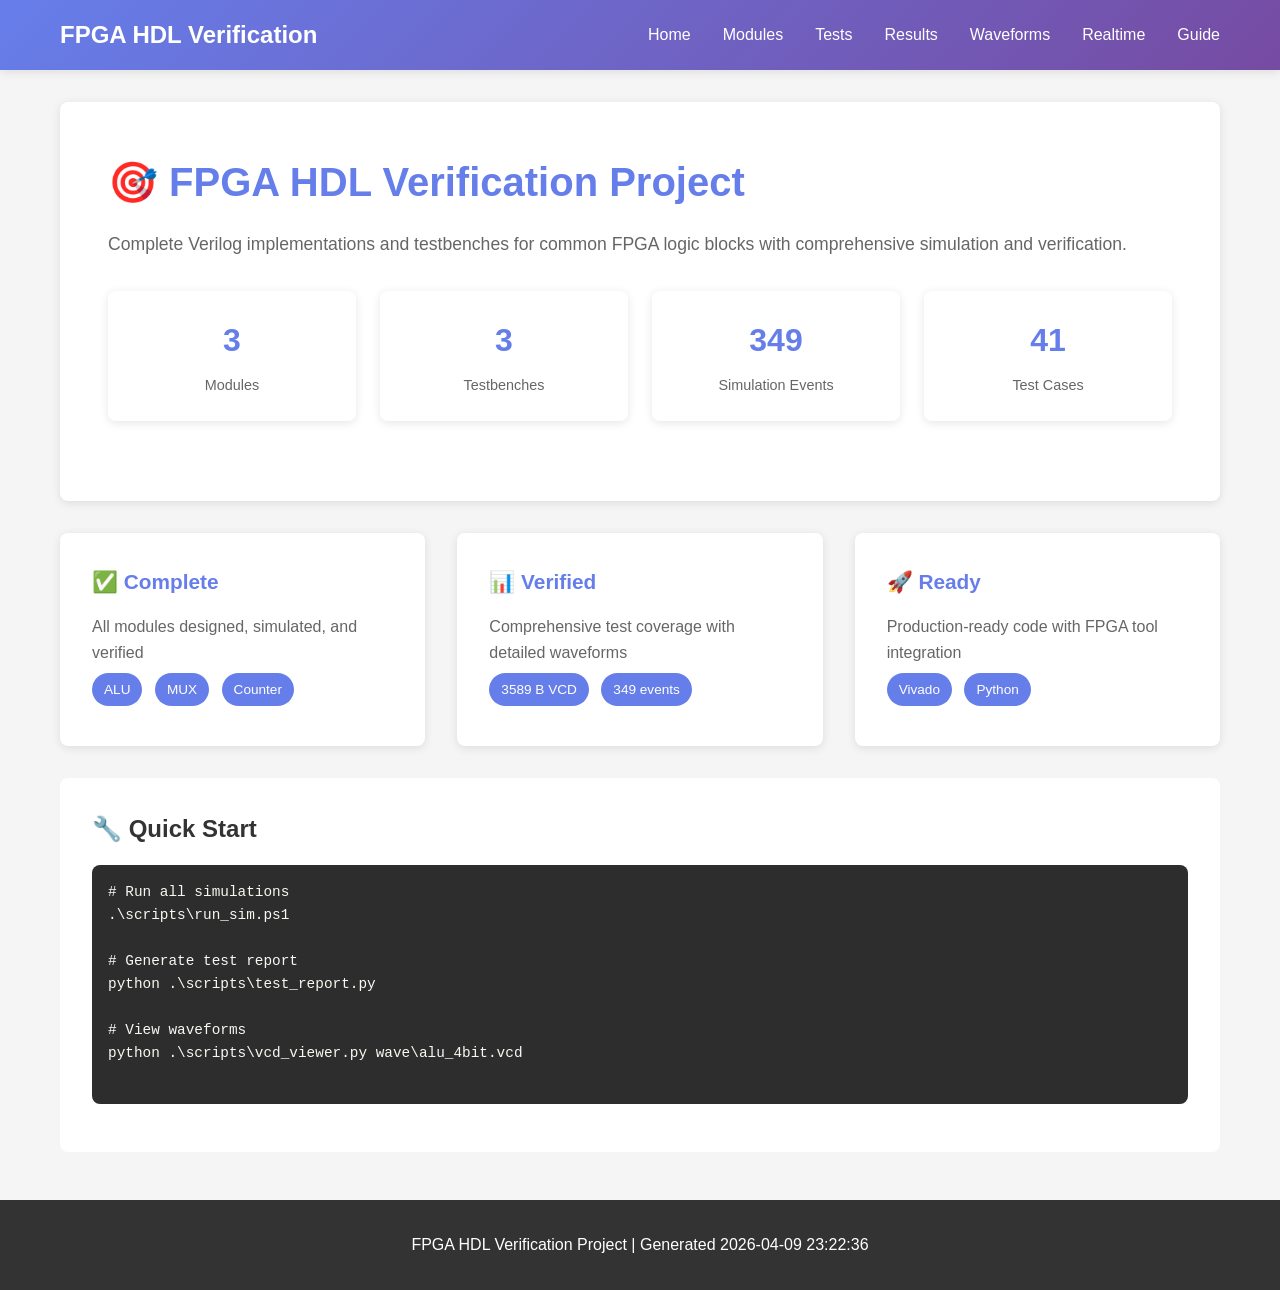
==== site/index.html @ d2862dce "Initial commit: VLSI project with realtime waveform viewer" ====
<!DOCTYPE html>
<html lang="en">
<head>
    <meta charset="UTF-8">
    <meta name="viewport" content="width=device-width, initial-scale=1.0">
    <title>FPGA HDL Verification Project</title>
    <link rel="stylesheet" href="styles.css">
</head>
<body>
    
    <nav class="navbar">
        <div class="container">
            <div class="nav-brand">FPGA HDL Verification</div>
            <ul class="nav-menu">
                <li><a href="index.html">Home</a></li>
                <li><a href="modules.html">Modules</a></li>
                <li><a href="testbenches.html">Tests</a></li>
                <li><a href="results.html">Results</a></li>
                <li><a href="waveforms.html">Waveforms</a></li>
                <li><a href="realtime.html">Realtime</a></li>
                <li><a href="guide.html">Guide</a></li>
            </ul>
        </div>
    </nav>
    
    
    <main>
        <div class="hero">
            <h1>🎯 FPGA HDL Verification Project</h1>
            <p>Complete Verilog implementations and testbenches for common FPGA logic blocks with comprehensive simulation and verification.</p>
            <div class="stats">
                <div class="stat-card">
                    <div class="stat-number">3</div>
                    <div class="stat-label">Modules</div>
                </div>
                <div class="stat-card">
                    <div class="stat-number">3</div>
                    <div class="stat-label">Testbenches</div>
                </div>
                <div class="stat-card">
                    <div class="stat-number">349</div>
                    <div class="stat-label">Simulation Events</div>
                </div>
                <div class="stat-card">
                    <div class="stat-number">41</div>
                    <div class="stat-label">Test Cases</div>
                </div>
            </div>
        </div>
        
        <section class="card-grid">
            <div class="card">
                <h3>✅ Complete</h3>
                <p>All modules designed, simulated, and verified</p>
                <span class="badge">ALU</span>
                <span class="badge">MUX</span>
                <span class="badge">Counter</span>
            </div>
            <div class="card">
                <h3>📊 Verified</h3>
                <p>Comprehensive test coverage with detailed waveforms</p>
                <span class="badge">3589 B VCD</span>
                <span class="badge">349 events</span>
            </div>
            <div class="card">
                <h3>🚀 Ready</h3>
                <p>Production-ready code with FPGA tool integration</p>
                <span class="badge">Vivado</span>
                <span class="badge">Python</span>
            </div>
        </section>
        
        <section style="background: white; padding: 2rem; border-radius: 8px; margin-top: 2rem;">
            <h2>🔧 Quick Start</h2>
            <pre>
# Run all simulations
.\scripts\run_sim.ps1

# Generate test report
python .\scripts\test_report.py

# View waveforms
python .\scripts\vcd_viewer.py wave\alu_4bit.vcd
            </pre>
        </section>
    </main>
    
    <footer>
        <p>FPGA HDL Verification Project | Generated 2026-04-09 23:22:36</p>
    </footer>
</body>
</html>
---- site/styles.css ----
* {
        margin: 0;
        padding: 0;
        box-sizing: border-box;
    }
    
    body {
        font-family: -apple-system, BlinkMacSystemFont, 'Segoe UI', Roboto, Oxygen, Ubuntu, Cantarell, sans-serif;
        line-height: 1.6;
        color: #333;
        background: #f5f5f5;
    }
    
    .navbar {
        background: linear-gradient(135deg, #667eea 0%, #764ba2 100%);
        color: white;
        padding: 1rem 0;
        box-shadow: 0 2px 10px rgba(0,0,0,0.1);
        position: sticky;
        top: 0;
        z-index: 100;
    }
    
    .container {
        max-width: 1200px;
        margin: 0 auto;
        padding: 0 20px;
        display: flex;
        justify-content: space-between;
        align-items: center;
    }
    
    .nav-brand {
        font-size: 1.5rem;
        font-weight: bold;
    }
    
    .nav-menu {
        display: flex;
        list-style: none;
        gap: 2rem;
    }
    
    .nav-menu a {
        color: white;
        text-decoration: none;
        transition: opacity 0.3s;
    }
    
    .nav-menu a:hover {
        opacity: 0.8;
    }
    
    main {
        max-width: 1200px;
        margin: 2rem auto;
        padding: 0 20px;
    }
    
    .hero {
        background: white;
        padding: 3rem;
        border-radius: 8px;
        box-shadow: 0 2px 10px rgba(0,0,0,0.1);
        margin-bottom: 2rem;
    }
    
    .hero h1 {
        color: #667eea;
        font-size: 2.5rem;
        margin-bottom: 1rem;
    }
    
    .hero p {
        font-size: 1.1rem;
        color: #666;
        margin-bottom: 1.5rem;
    }
    
    .stats {
        display: grid;
        grid-template-columns: repeat(auto-fit, minmax(200px, 1fr));
        gap: 1.5rem;
        margin: 2rem 0;
    }
    
    .stat-card {
        background: white;
        padding: 1.5rem;
        border-radius: 8px;
        text-align: center;
        box-shadow: 0 2px 10px rgba(0,0,0,0.1);
    }
    
    .stat-number {
        color: #667eea;
        font-size: 2rem;
        font-weight: bold;
    }
    
    .stat-label {
        color: #666;
        font-size: 0.9rem;
        margin-top: 0.5rem;
    }
    
    .card-grid {
        display: grid;
        grid-template-columns: repeat(auto-fit, minmax(300px, 1fr));
        gap: 2rem;
        margin: 2rem 0;
    }
    
    .card {
        background: white;
        padding: 2rem;
        border-radius: 8px;
        box-shadow: 0 2px 10px rgba(0,0,0,0.1);
        transition: transform 0.3s, box-shadow 0.3s;
    }
    
    .card:hover {
        transform: translateY(-5px);
        box-shadow: 0 5px 20px rgba(0,0,0,0.15);
    }
    
    .card h3 {
        color: #667eea;
        margin-bottom: 1rem;
        font-size: 1.3rem;
    }
    
    .card p {
        color: #666;
        margin-bottom: 0.5rem;
    }
    
    code {
        background: #f0f0f0;
        padding: 0.2rem 0.5rem;
        border-radius: 3px;
        font-family: 'Courier New', monospace;
        color: #d63384;
    }
    
    pre {
        background: #2d2d2d;
        color: #f8f8f2;
        padding: 1rem;
        border-radius: 8px;
        overflow-x: auto;
        margin: 1rem 0;
        font-family: 'Courier New', monospace;
        font-size: 0.9rem;
    }
    
    .success {
        color: #28a745;
        font-weight: bold;
    }
    
    .badge {
        display: inline-block;
        background: #667eea;
        color: white;
        padding: 0.35rem 0.75rem;
        border-radius: 20px;
        font-size: 0.85rem;
        margin-right: 0.5rem;
        margin-bottom: 0.5rem;
    }
    
    footer {
        background: #333;
        color: white;
        text-align: center;
        padding: 2rem;
        margin-top: 3rem;
    }
    
    table {
        width: 100%;
        border-collapse: collapse;
        background: white;
        margin: 1.5rem 0;
        border-radius: 8px;
        overflow: hidden;
        box-shadow: 0 2px 10px rgba(0,0,0,0.1);
    }
    
    th {
        background: #667eea;
        color: white;
        padding: 1rem;
        text-align: left;
        font-weight: bold;
    }
    
    td {
        padding: 1rem;
        border-bottom: 1px solid #eee;
    }
    
    tr:hover {
        background: #f9f9f9;
    }
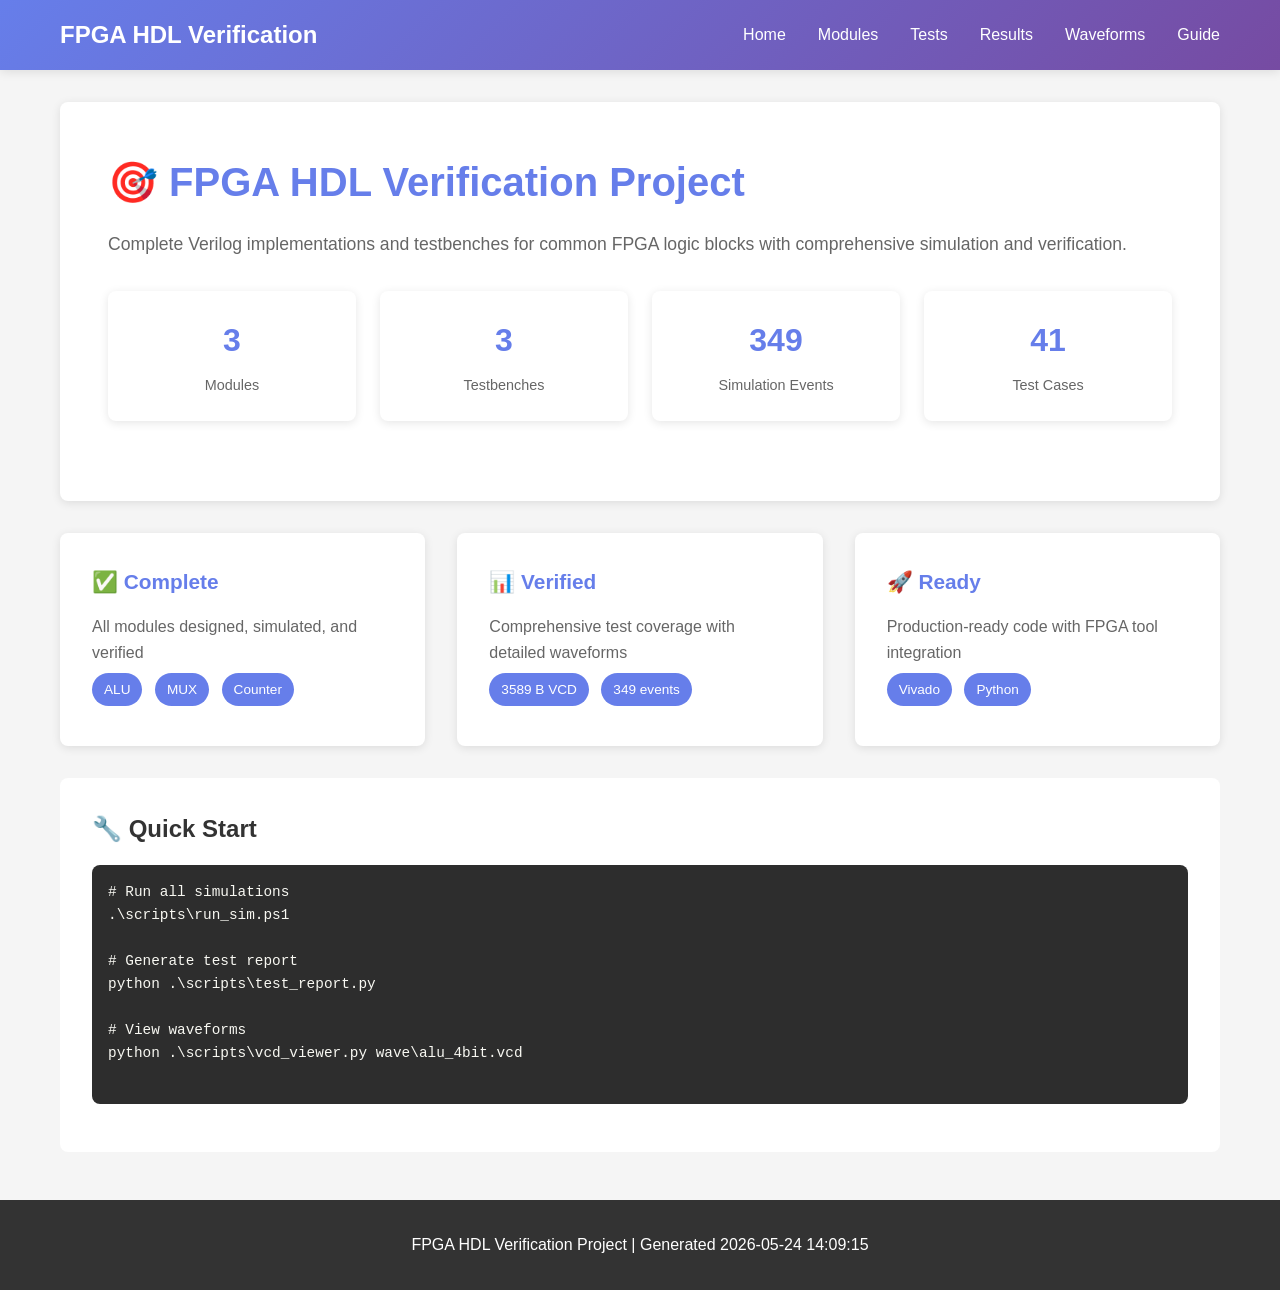
==== commit d65a5641: "first commit" ====
--- a/site/index.html
+++ b/site/index.html
@@ -17,7 +17,6 @@
                 <li><a href="testbenches.html">Tests</a></li>
                 <li><a href="results.html">Results</a></li>
                 <li><a href="waveforms.html">Waveforms</a></li>
-                <li><a href="realtime.html">Realtime</a></li>
                 <li><a href="guide.html">Guide</a></li>
             </ul>
         </div>
@@ -86,7 +85,7 @@
     </main>
     
     <footer>
-        <p>FPGA HDL Verification Project | Generated 2026-04-09 23:22:36</p>
+        <p>FPGA HDL Verification Project | Generated 2026-05-24 14:09:15</p>
     </footer>
 </body>
 </html>
